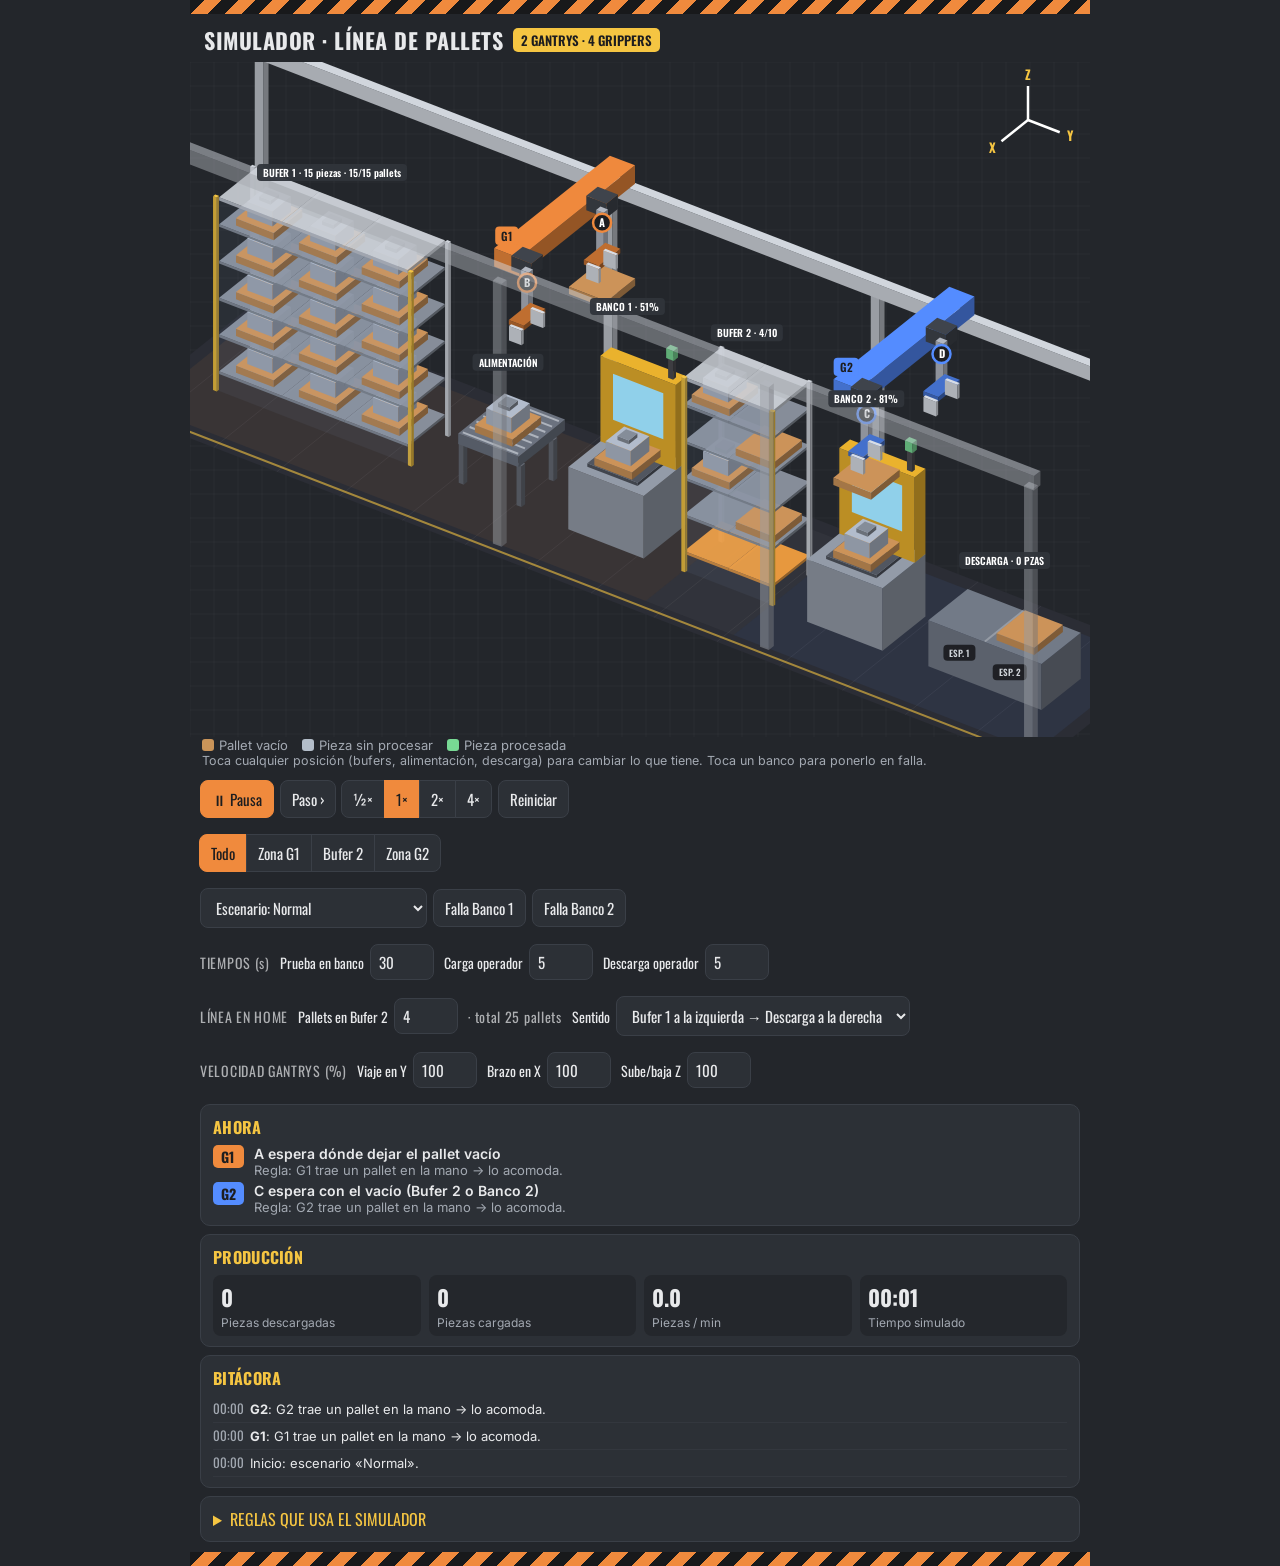
==== simulador/index.html @ 89b0557e "Simulador de la línea de pallets con 2 gantrys Simulador isométrico interactivo (HTML + JS clásico, " ====
<!DOCTYPE html>
<html lang="es">
<head>
<meta charset="utf-8">
<meta name="viewport" content="width=device-width, initial-scale=1, maximum-scale=1">
<title>Simulador línea de pallets · 2 gantrys</title>
<link rel="preconnect" href="https://fonts.googleapis.com">
<link href="https://fonts.googleapis.com/css2?family=Oswald:wght@400;600;700&family=Inter:wght@400;600&display=swap" rel="stylesheet">
<link rel="stylesheet" href="css/style.css">

</head>
<body>
<div class="wrap">
<div class="haz"></div>
<header><h1>SIMULADOR · LÍNEA DE PALLETS</h1><span class="tag">2 GANTRYS · 4 GRIPPERS</span></header>
<div id="cvwrap"><canvas id="cv"></canvas><div id="toast"></div></div>
<div class="legend">
 <span><i class="sw" style="background:#c99459"></i>Pallet vacío</span>
 <span><i class="sw" style="background:#b3bdc9"></i>Pieza sin procesar</span>
 <span><i class="sw" style="background:#78d994"></i>Pieza procesada</span>
</div>
<div class="hint">Toca cualquier posición (bufers, alimentación, descarga) para cambiar lo que tiene. Toca un banco para ponerlo en falla.</div>
<div class="bar">
 <button id="play" class="on">⏸ Pausa</button>
 <button id="step">Paso ›</button>
 <div class="seg" id="spd"><button data-s="0.5">½×</button><button data-s="1" class="on">1×</button><button data-s="2">2×</button><button data-s="4">4×</button></div>
 <button id="reset">Reiniciar</button>
</div>
<div class="bar">
 <div class="seg" id="cam"><button data-c="all" class="on">Todo</button><button data-c="g1">Zona G1</button><button data-c="b2">Bufer 2</button><button data-c="g2">Zona G2</button></div>
</div>
<div class="bar">
 <select id="scn">
  <option value="normal">Escenario: Normal</option>
  <option value="f1">Banco 1 en falla</option>
  <option value="f2">Banco 2 en falla</option>
  <option value="b1low">Bufer 1 casi vacío</option>
  <option value="slow">Descarga lenta (operador tarda)</option>
  <option value="pair">Regla rota en Bufer 2 (001 y 006)</option>
 </select>
 <button id="fb1" class="flt">Falla Banco 1</button>
 <button id="fb2" class="flt">Falla Banco 2</button>
</div>
<div class="bar tiempos">
 <span class="lbl">TIEMPOS (s)</span>
 <label>Prueba en banco <input id="tProc" type="number" min="1" step="1" value="30"></label>
 <label>Carga operador <input id="tLoad" type="number" min="1" step="1" value="5"></label>
 <label>Descarga operador <input id="tUnload" type="number" min="1" step="1" value="5"></label>
</div>
<div class="bar tiempos">
 <span class="lbl">LÍNEA EN HOME</span>
 <label>Pallets en Bufer 2 <input id="nB2" type="number" min="0" max="4" step="1" value="4"></label>
 <span class="lbl" id="palTot"></span>
 <label>Sentido <select id="sentido"><option value="izq">Bufer 1 a la izquierda → Descarga a la derecha</option><option value="der">Bufer 1 a la derecha → Descarga a la izquierda</option></select></label>
</div>
<div class="bar tiempos">
 <span class="lbl">VELOCIDAD GANTRYS (%)</span>
 <label>Viaje en Y <input id="vY" type="number" min="10" max="400" step="10" value="100"></label>
 <label>Brazo en X <input id="vX" type="number" min="10" max="400" step="10" value="100"></label>
 <label>Sube/baja Z <input id="vZ" type="number" min="10" max="400" step="10" value="100"></label>
</div>

<div class="card"><h3>AHORA</h3>
 <div class="now">
  <span class="pill" style="background:var(--or)">G1</span><div><div class="act" id="g1a">—</div><div class="rule" id="g1r"></div></div>
  <span class="pill" style="background:var(--bl)">G2</span><div><div class="act" id="g2a">—</div><div class="rule" id="g2r"></div></div>
 </div>
 <div id="warn"></div>
</div>
<div class="card"><h3>PRODUCCIÓN</h3>
 <div class="stats">
  <div class="stat"><b id="sDone">0</b><span>Piezas descargadas</span></div>
  <div class="stat"><b id="sLoad">0</b><span>Piezas cargadas</span></div>
  <div class="stat"><b id="sRate">0.0</b><span>Piezas / min</span></div>
  <div class="stat"><b id="sTime">00:00</b><span>Tiempo simulado</span></div>
 </div>
</div>
<div class="card"><h3>BITÁCORA</h3><div id="log"></div></div>
<div class="card"><details><summary>REGLAS QUE USA EL SIMULADOR</summary>
<ul>
 <li><b>Ejes:</b> Y a lo largo de la línea; Z sube y baja; X entra al bufer. Los 2 brazos de cada gantry viajan juntos en Y; cada brazo se mueve solo en X y Z.</li>
 <li><b>G1</b> (A, B): Bufer 1, Alimentación, Banco 1 y Bufer 2. <b>G2</b> (C, D): Bufer 2, Banco 2 y Descarga. Solo un gantry a la vez dentro del Bufer 2.</li>
 <li><b>Línea en home (25 pallets):</b> Bufer 1 lleno (15), 4 en el Bufer 2 (uno por nivel 1–4), alimentación con pieza, 1 en cada banco, 1 en descarga y 1 en un gripper de cada gantry.</li>
 <li><b>Todo es intercambio:</b> en cada lugar un gripper saca y el otro deja.</li>
 <li><b>Bufer 1</b> (5 niveles × 3, siempre lleno): entran A (vertical) y B (en L); uno saca y el otro deja en la misma posición.</li>
 <li><b>Bufer 2</b> (5 niveles × 2): columna izquierda 001–005 → A y D en vertical; columna derecha 006–010 → B y C en L. Un solo pallet por nivel.</li>
 <li><b>Bufer 2 niveles 1–4:</b> G1 deja 2 piezas nuevas listas para G2 y se lleva vacíos (intercambio en el mismo nivel). Aquí también se hace el <b>cambio de gripper</b>.</li>
 <li><b>Bufer 2 nivel 5:</b> solo traspaleo: G1 deja la pieza probada y G2 la lleva a descarga.</li>
 <li><b>G1:</b> Banco 1 terminó → cambio rápido (un brazo trae la nueva, el otro saca la probada al nivel 5 y aprovecha para traer un vacío) → intercambio en alimentación (toma pieza nueva, deja el vacío) → la pieza va al Banco 1, al Bufer 2 o al Bufer 1.</li>
 <li><b>G2:</b> Banco 2 terminó → cambio rápido con una pieza del Bufer 2 → descarga → el vacío regresa al Bufer 2 y se lleva la pieza probada del nivel 5 o una nueva.</li>
 <li><b>Descarga</b> (2 espacios, siempre 1 pallet): G2 toma el vacío de un espacio y deja la pieza probada en el otro.</li>
 <li><b>Operadores:</b> en alimentación cargan una pieza en el pallet vacío; en descarga quitan la pieza procesada.</li>
</ul></details></div>
<div class="haz" style="margin-top:10px"></div>
</div>

<script src="js/config.js"></script>
<script src="js/world.js"></script>
<script src="js/motion.js"></script>
<script src="js/rules.js"></script>
<script src="js/render.js"></script>
<script src="js/ui.js"></script>

</body>
</html>
---- simulador/css/style.css ----
:root{--bg:#23262b;--panel:#2c3036;--line:#3a3f47;--txt:#e8e9eb;--mut:#a3a9b2;--or:#f08a3d;--ye:#f5c542;--gr:#78d994;--bl:#548cff;--re:#ee4d47}
*{box-sizing:border-box}
body{margin:0;background:var(--bg);color:var(--txt);font-family:Inter,system-ui,sans-serif;font-size:14px}
.haz{height:14px;background:repeating-linear-gradient(-45deg,var(--or) 0 12px,#18191b 12px 24px)}
header{padding:10px 14px 6px;display:flex;align-items:center;gap:10px}
header h1{font-family:Oswald,sans-serif;font-size:22px;margin:0;letter-spacing:.5px}
.tag{background:var(--ye);color:#1d1d1f;font-family:Oswald;font-weight:600;padding:2px 8px;border-radius:5px;font-size:13px}
.wrap{max-width:900px;margin:0 auto}
#cvwrap{position:relative}
canvas{display:block;width:100%;touch-action:manipulation}
#toast{position:absolute;left:50%;top:10px;transform:translateX(-50%);background:#111;color:#fff;padding:6px 12px;border-radius:8px;font-size:13px;opacity:0;transition:opacity .2s;pointer-events:none;max-width:90%;text-align:center}
.bar{display:flex;flex-wrap:wrap;gap:6px;padding:8px 10px;align-items:center}
.tiempos{gap:10px;font-family:Oswald,sans-serif;font-size:14px}
.tiempos .lbl{opacity:.7;letter-spacing:.05em}
.tiempos label{display:flex;align-items:center;gap:6px}
.tiempos input{width:64px;font-family:Oswald,sans-serif;font-size:15px;background:var(--panel);color:var(--txt);border:1px solid var(--line);border-radius:8px;padding:6px 8px}
button,select{font-family:Oswald,sans-serif;font-size:15px;background:var(--panel);color:var(--txt);border:1px solid var(--line);border-radius:8px;padding:7px 11px;cursor:pointer}
button.on{background:var(--or);color:#1d1d1f;border-color:var(--or)}
button.flt.on{background:var(--re);border-color:var(--re);color:#fff}
.seg{display:flex;gap:0}
.seg button{border-radius:0;margin-left:-1px}
.seg button:first-child{border-radius:8px 0 0 8px}.seg button:last-child{border-radius:0 8px 8px 0}
.card{background:var(--panel);border:1px solid var(--line);border-radius:10px;margin:8px 10px;padding:10px 12px}
.card h3{font-family:Oswald;margin:0 0 6px;font-size:16px;letter-spacing:.3px;color:var(--ye)}
.now{display:grid;grid-template-columns:auto 1fr;gap:4px 10px;align-items:start}
.pill{font-family:Oswald;font-weight:700;padding:1px 8px;border-radius:5px;color:#1d1d1f}
.rule{color:var(--mut);font-size:13px}
.act{font-weight:600}
.stats{display:flex;gap:8px;flex-wrap:wrap}
.stat{flex:1;min-width:90px;background:#24272c;border-radius:8px;padding:6px 8px}
.stat b{font-family:Oswald;font-size:22px;display:block}
.stat span{color:var(--mut);font-size:12px}
#log{max-height:220px;overflow:auto;font-size:13px;line-height:1.45}
#log div{border-bottom:1px solid #33373e;padding:3px 0}
#log .t{color:var(--mut);font-family:Oswald;margin-right:6px}
#warn{color:var(--re);font-weight:600;display:none;margin-top:6px}
details summary{cursor:pointer;font-family:Oswald;font-size:16px;color:var(--ye)}
details li{margin:4px 0;color:#d4d7db}
.legend{display:flex;gap:14px;flex-wrap:wrap;color:var(--mut);font-size:13px;padding:0 12px}
.sw{display:inline-block;width:12px;height:12px;border-radius:3px;margin-right:5px;vertical-align:-1px}
.hint{color:var(--mut);font-size:12.5px;padding:0 12px 4px}
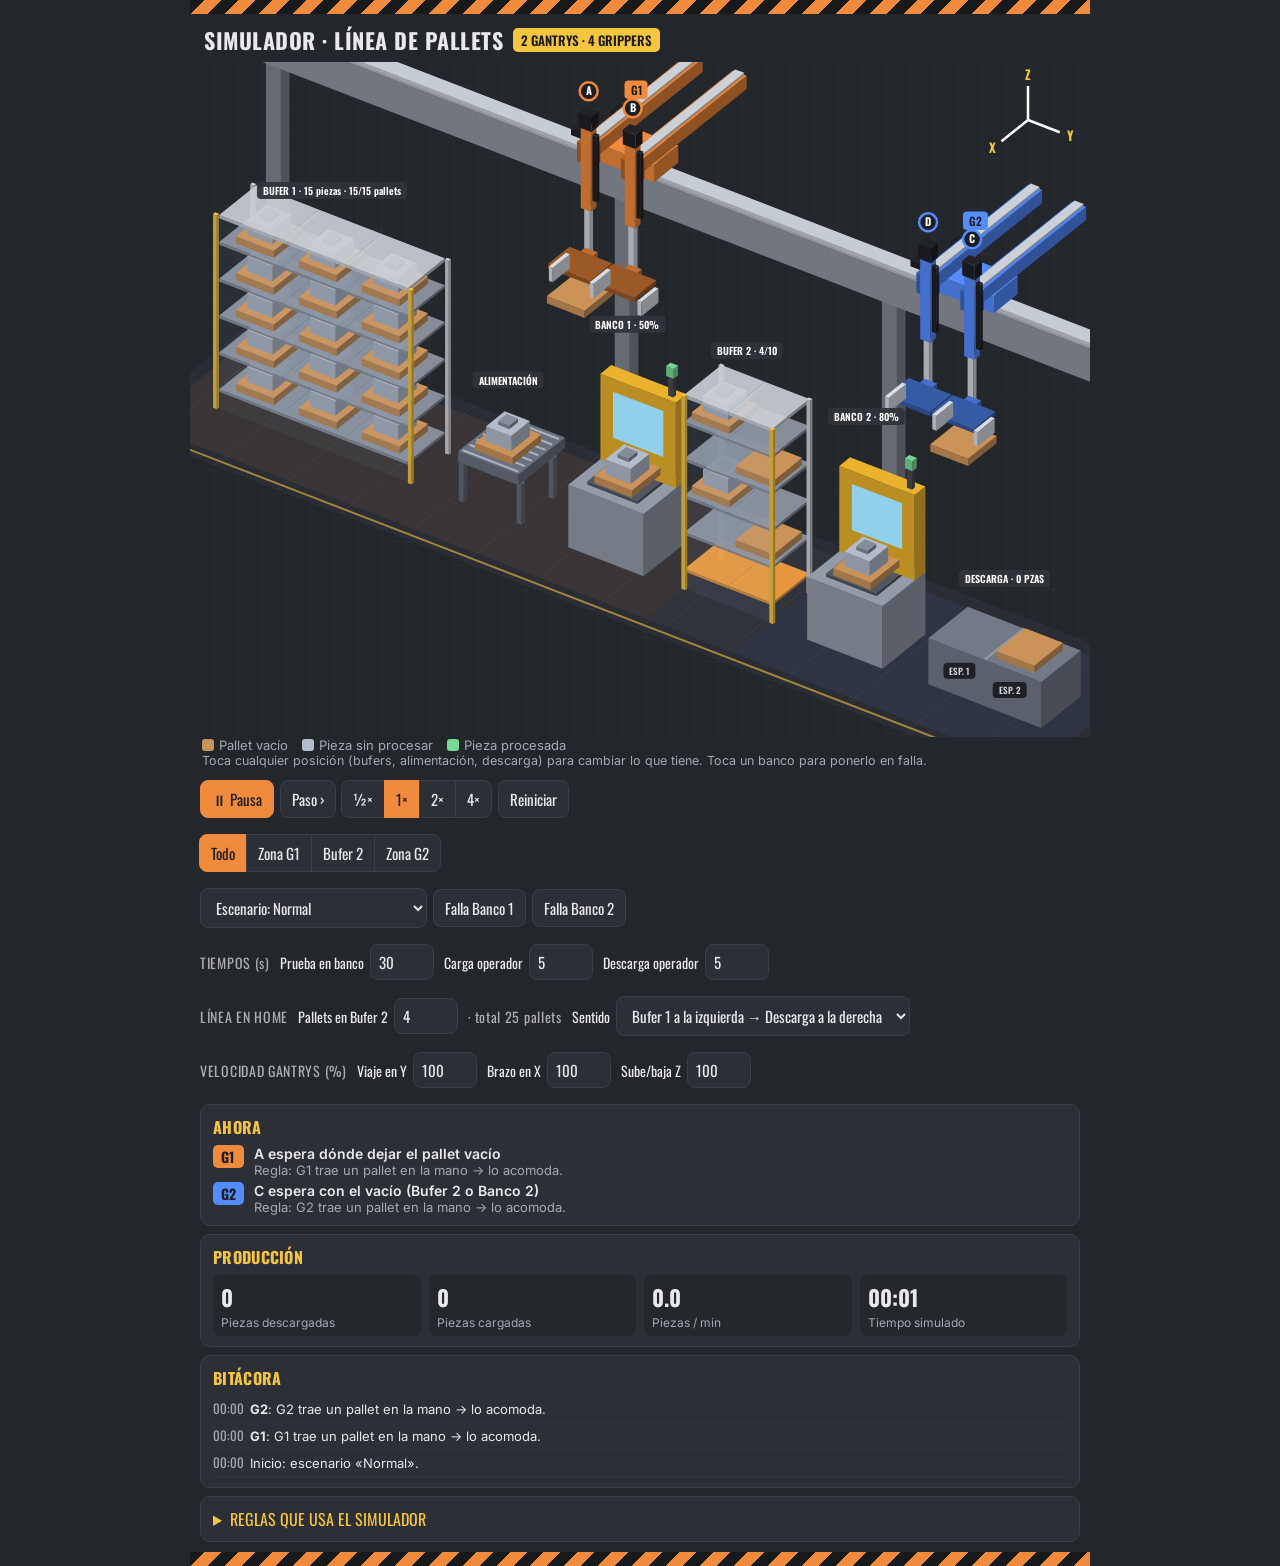
==== commit b75fb41c: "Gantrys como robot lineal y movimiento en L con pre-toma en los bufers - Dibujo: un solo riel; carro" ====
--- a/simulador/index.html
+++ b/simulador/index.html
@@ -82,8 +82,9 @@
  <li><b>G1</b> (A, B): Bufer 1, Alimentación, Banco 1 y Bufer 2. <b>G2</b> (C, D): Bufer 2, Banco 2 y Descarga. Solo un gantry a la vez dentro del Bufer 2.</li>
  <li><b>Línea en home (25 pallets):</b> Bufer 1 lleno (15), 4 en el Bufer 2 (uno por nivel 1–4), alimentación con pieza, 1 en cada banco, 1 en descarga y 1 en un gripper de cada gantry.</li>
  <li><b>Todo es intercambio:</b> en cada lugar un gripper saca y el otro deja.</li>
- <li><b>Bufer 1</b> (5 niveles × 3, siempre lleno): entran A (vertical) y B (en L); uno saca y el otro deja en la misma posición.</li>
- <li><b>Bufer 2</b> (5 niveles × 2): columna izquierda 001–005 → A y D en vertical; columna derecha 006–010 → B y C en L. Un solo pallet por nivel.</li>
+ <li><b>Bufer 1</b> (5 niveles × 3, siempre lleno): entran A y B; uno saca y el otro deja en la misma posición.</li>
+ <li><b>Bufer 2</b> (5 niveles × 2): columna izquierda 001–005 → A y D; columna derecha 006–010 → B y C. Un solo pallet por nivel.</li>
+ <li><b>Movimiento en los bufers (en L):</b> Y a la posición → baja en Z a pre-toma → avanza en X → baja a la posición → toma/deja → sube un poco → regresa en X → sube en Z. En carga, bancos y descarga baja vertical.</li>
  <li><b>Bufer 2 niveles 1–4:</b> G1 deja 2 piezas nuevas listas para G2 y se lleva vacíos (intercambio en el mismo nivel). Aquí también se hace el <b>cambio de gripper</b>.</li>
  <li><b>Bufer 2 nivel 5:</b> solo traspaleo: G1 deja la pieza probada y G2 la lleva a descarga.</li>
  <li><b>G1:</b> Banco 1 terminó → cambio rápido (un brazo trae la nueva, el otro saca la probada al nivel 5 y aprovecha para traer un vacío) → intercambio en alimentación (toma pieza nueva, deja el vacío) → la pieza va al Banco 1, al Bufer 2 o al Bufer 1.</li>
